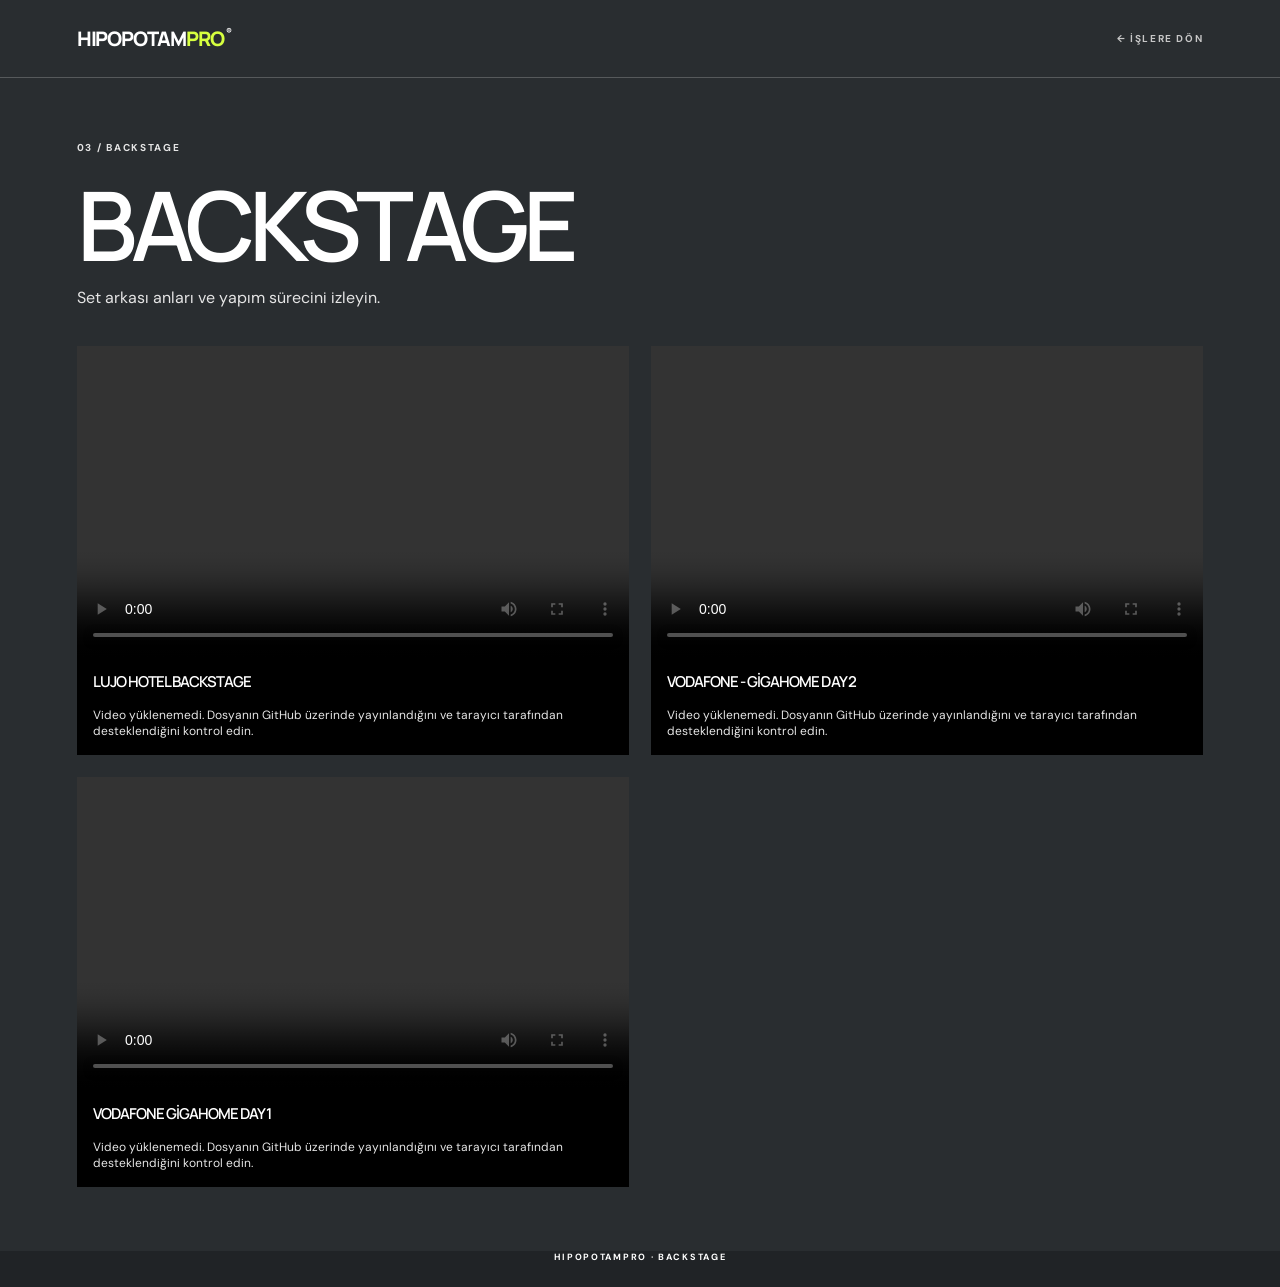
==== backstage/index.html @ a192319e "Switch favicon to navy hippo on white background" ====
<!doctype html>
<html lang="tr">
<head>
  <meta charset="utf-8">
  <meta name="viewport" content="width=device-width, initial-scale=1">
  <meta name="description" content="HIPOPOTAMPRO — Backstage video seçkisi.">
  <base href="../">
  <title>HIPOPOTAMPRO — Backstage</title>
  <link rel="icon" type="image/png" href="/hipopompro/Minimalist%20Lacivert%20Su%20Ayg%C4%B1r%C4%B1%20Logosu.png?v=3">
  <link rel="stylesheet" href="style.css">
  <link rel="stylesheet" href="motion.css">
</head>
<body class="motion-body">
  <header class="motion-header">
    <a class="brand" href="index.html" aria-label="HIPOPOTAMPRO ana sayfa">HIPOPOTAM<span>PRO</span><i>®</i></a>
    <a class="motion-back" href="index.html#work">← İŞLERE DÖN</a>
  </header>
  <main class="motion-content">
    <div class="motion-intro">
      <p class="eyebrow">03 / BACKSTAGE</p>
      <h1>BACKSTAGE</h1>
      <p>Set arkası anları ve yapım sürecini izleyin.</p>
    </div>
    <section class="motion-gallery" id="motion-gallery" aria-label="Backstage videoları"></section>
  </main>
  <footer class="motion-footer">HIPOPOTAMPRO · BACKSTAGE</footer>
  <script src="assets/videos/backstage-videos.js?v=3"></script>
  <script src="motion-player.js"></script>
</body>
</html>
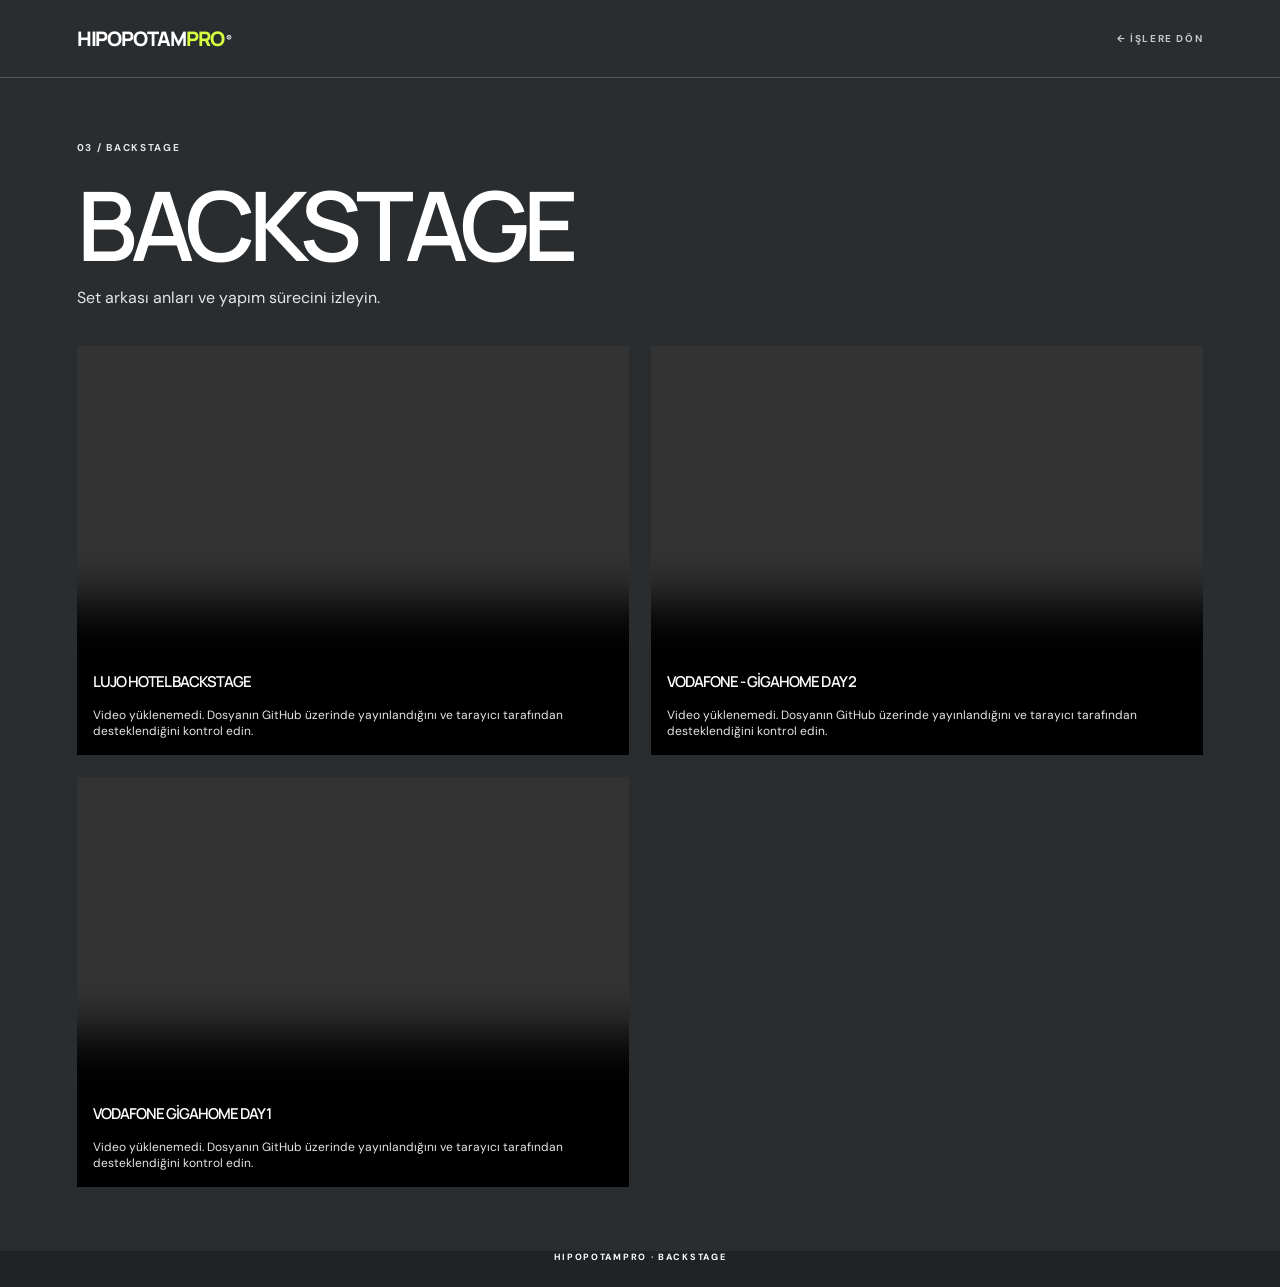
==== commit cc540f7e: "Optimize page-specific metadata and canonical URLs for search engines" ====
--- a/backstage/index.html
+++ b/backstage/index.html
@@ -3,9 +3,16 @@
 <head>
   <meta charset="utf-8">
   <meta name="viewport" content="width=device-width, initial-scale=1">
-  <meta name="description" content="HIPOPOTAMPRO — Backstage video seçkisi.">
+  <link rel="canonical" href="https://hakanguneypro-droid.github.io/hipopompro/backstage/">
+  <meta name="robots" content="index,follow">
+  <meta property="og:type" content="website">
+  <meta property="og:locale" content="tr_TR">
+  <meta property="og:title" content="Set Arkası ve Prodüksiyon Süreçleri | Hipopotam Pro">
+  <meta property="og:description" content="Hipopotam Pro reklam filmi ve video prodüksiyonlarından set arkası görüntüleri ve yaratıcı yapım süreçleri.">
+  <meta property="og:url" content="https://hakanguneypro-droid.github.io/hipopompro/backstage/">
+  <meta name="description" content="Hipopotam Pro reklam filmi ve video prodüksiyonlarından set arkası görüntüleri ve yaratıcı yapım süreçleri.">
   <base href="../">
-  <title>HIPOPOTAMPRO — Backstage</title>
+  <title>Set Arkası ve Prodüksiyon Süreçleri | Hipopotam Pro</title>
   <link rel="icon" type="image/png" href="/hipopompro/Minimalist%20Lacivert%20Su%20Ayg%C4%B1r%C4%B1%20Logosu.png?v=3">
   <link rel="stylesheet" href="style.css">
   <link rel="stylesheet" href="motion.css">
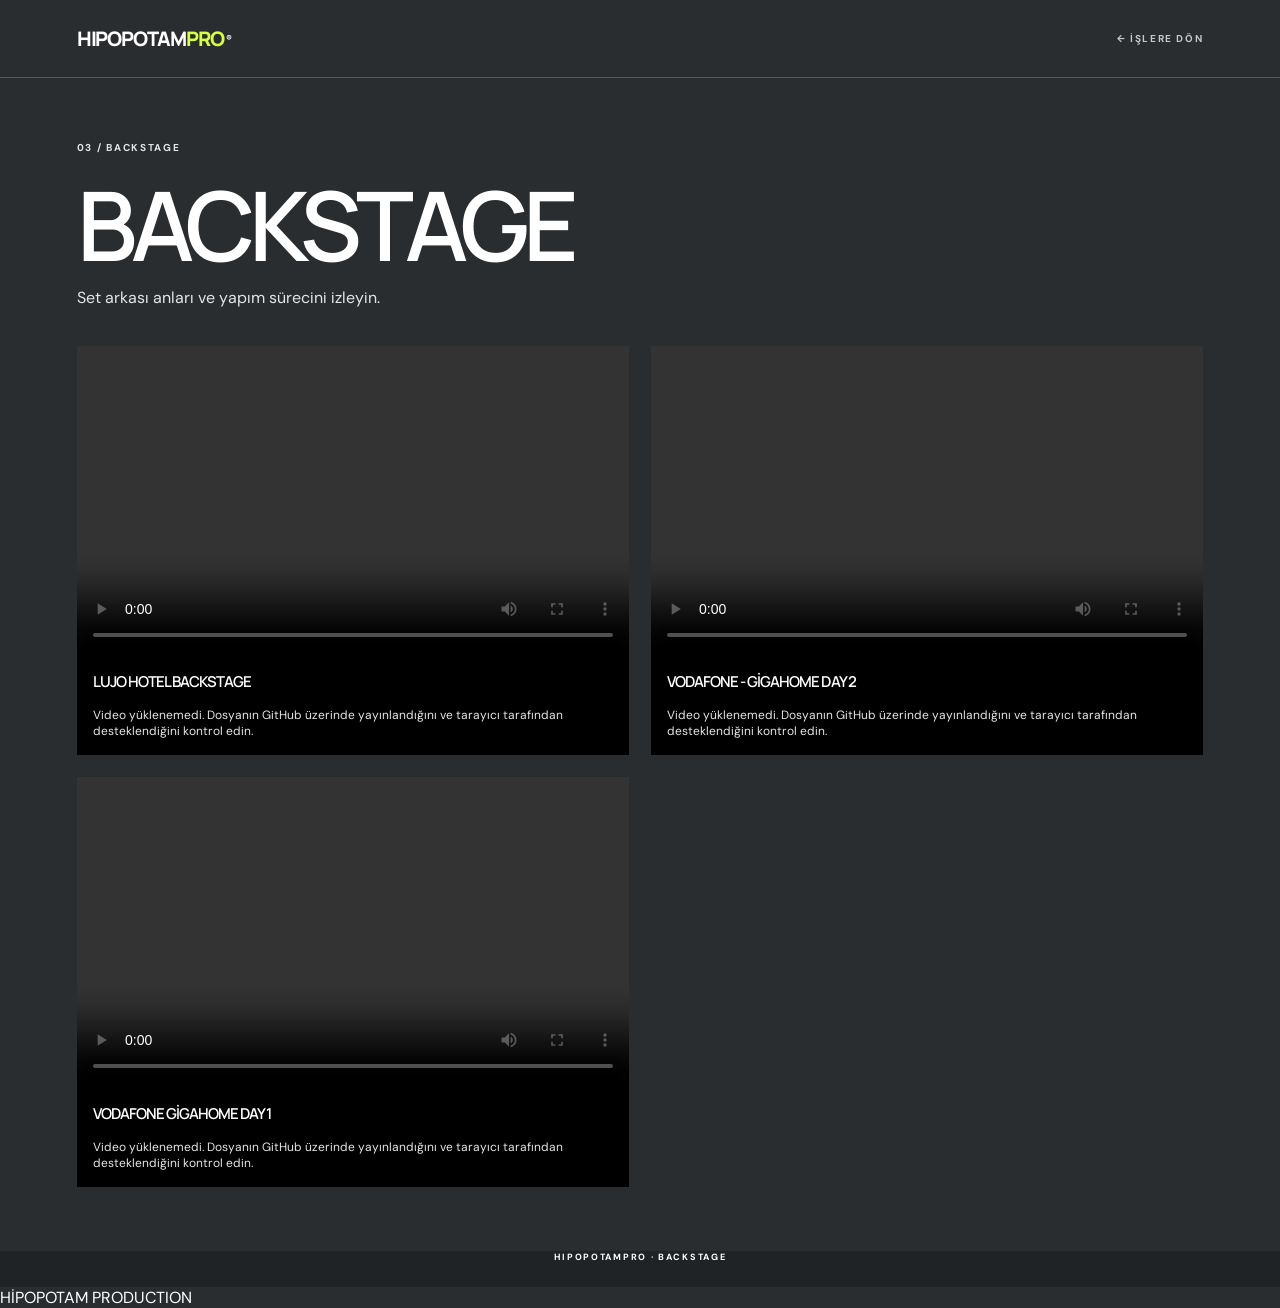
==== commit 9ff717a0: "Align About logo with right paragraph and add subtle production credit" ====
--- a/backstage/index.html
+++ b/backstage/index.html
@@ -33,6 +33,7 @@
   <footer class="motion-footer">HIPOPOTAMPRO · BACKSTAGE</footer>
   <script src="assets/videos/backstage-videos.js?v=3"></script>
   <script src="motion-player.js"></script>
+  <div class="production-page-credit">HİPOPOTAM PRODUCTION</div>
 </body>
 </html>
 
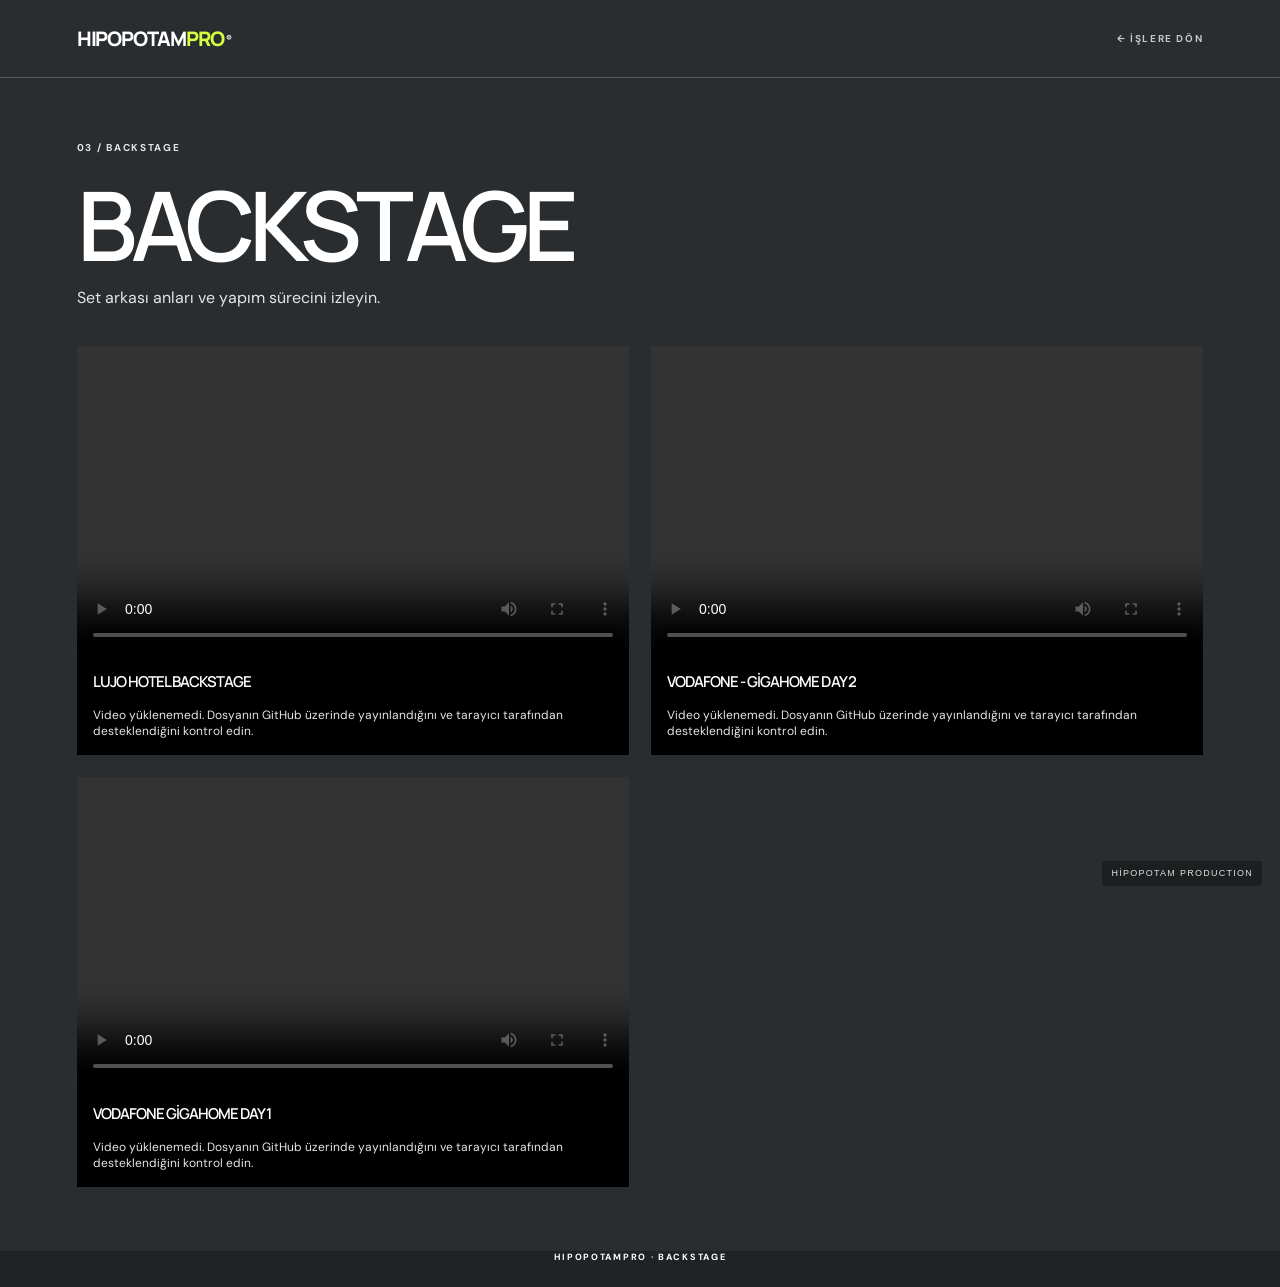
==== commit baa57832: "Fix subtle Hipopotam Production signature to bottom-right corner on every page" ====
--- a/backstage/index.html
+++ b/backstage/index.html
@@ -16,6 +16,7 @@
   <link rel="icon" type="image/png" href="/hipopompro/Minimalist%20Lacivert%20Su%20Ayg%C4%B1r%C4%B1%20Logosu.png?v=3">
   <link rel="stylesheet" href="style.css">
   <link rel="stylesheet" href="motion.css">
+<style id="hipopotam-production-corner">.production-page-credit{position:fixed!important;right:18px!important;bottom:14px!important;left:auto!important;top:auto!important;z-index:60!important;width:auto!important;display:block!important;padding:6px 9px!important;margin:0!important;border-radius:3px!important;background:rgba(15,15,15,.45)!important;color:rgba(255,255,255,.86)!important;font:500 9px/1.4 Arial,sans-serif!important;letter-spacing:.14em!important;text-align:right!important;pointer-events:none!important;white-space:nowrap!important;box-sizing:border-box!important}@media(max-width:600px){.production-page-credit{right:9px!important;bottom:9px!important;font-size:8px!important;padding:5px 7px!important}}</style>
 </head>
 <body class="motion-body">
   <header class="motion-header">
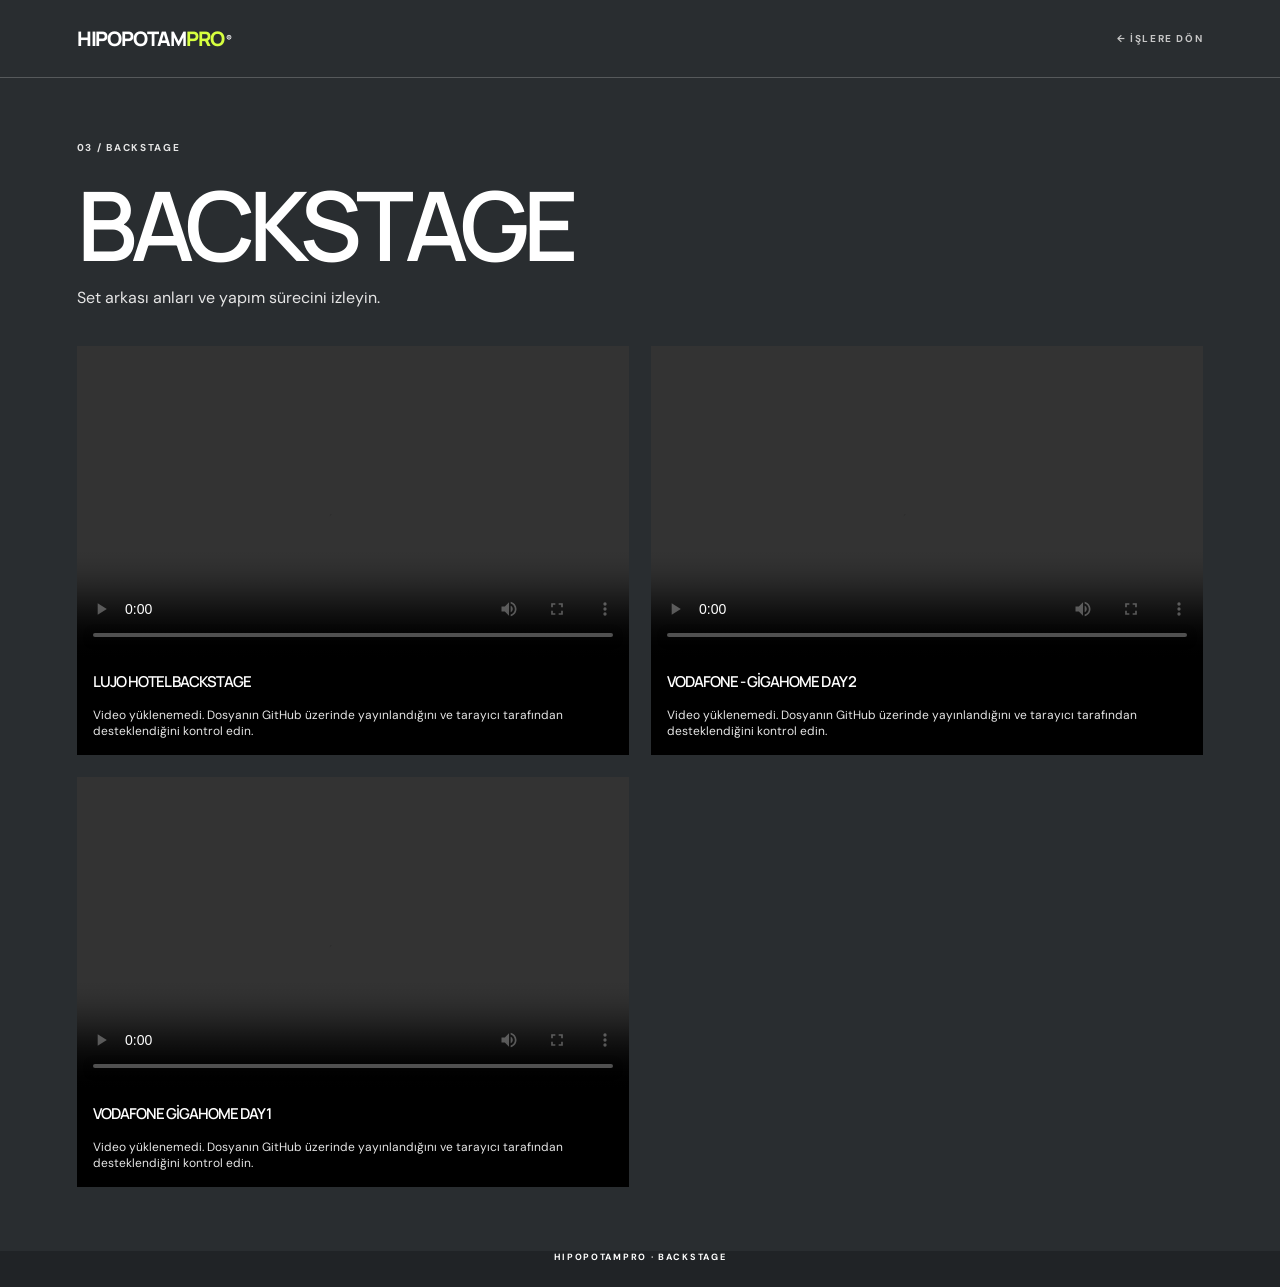
==== commit b641b32c: "Remove bottom-right Production signature and restore previous page appearance" ====
--- a/backstage/index.html
+++ b/backstage/index.html
@@ -16,7 +16,6 @@
   <link rel="icon" type="image/png" href="/hipopompro/Minimalist%20Lacivert%20Su%20Ayg%C4%B1r%C4%B1%20Logosu.png?v=3">
   <link rel="stylesheet" href="style.css">
   <link rel="stylesheet" href="motion.css">
-<style id="hipopotam-production-corner">.production-page-credit{position:fixed!important;right:18px!important;bottom:14px!important;left:auto!important;top:auto!important;z-index:60!important;width:auto!important;display:block!important;padding:6px 9px!important;margin:0!important;border-radius:3px!important;background:rgba(15,15,15,.45)!important;color:rgba(255,255,255,.86)!important;font:500 9px/1.4 Arial,sans-serif!important;letter-spacing:.14em!important;text-align:right!important;pointer-events:none!important;white-space:nowrap!important;box-sizing:border-box!important}@media(max-width:600px){.production-page-credit{right:9px!important;bottom:9px!important;font-size:8px!important;padding:5px 7px!important}}</style>
 </head>
 <body class="motion-body">
   <header class="motion-header">
@@ -34,7 +33,6 @@
   <footer class="motion-footer">HIPOPOTAMPRO · BACKSTAGE</footer>
   <script src="assets/videos/backstage-videos.js?v=3"></script>
   <script src="motion-player.js"></script>
-  <div class="production-page-credit">HİPOPOTAM PRODUCTION</div>
 </body>
 </html>
 
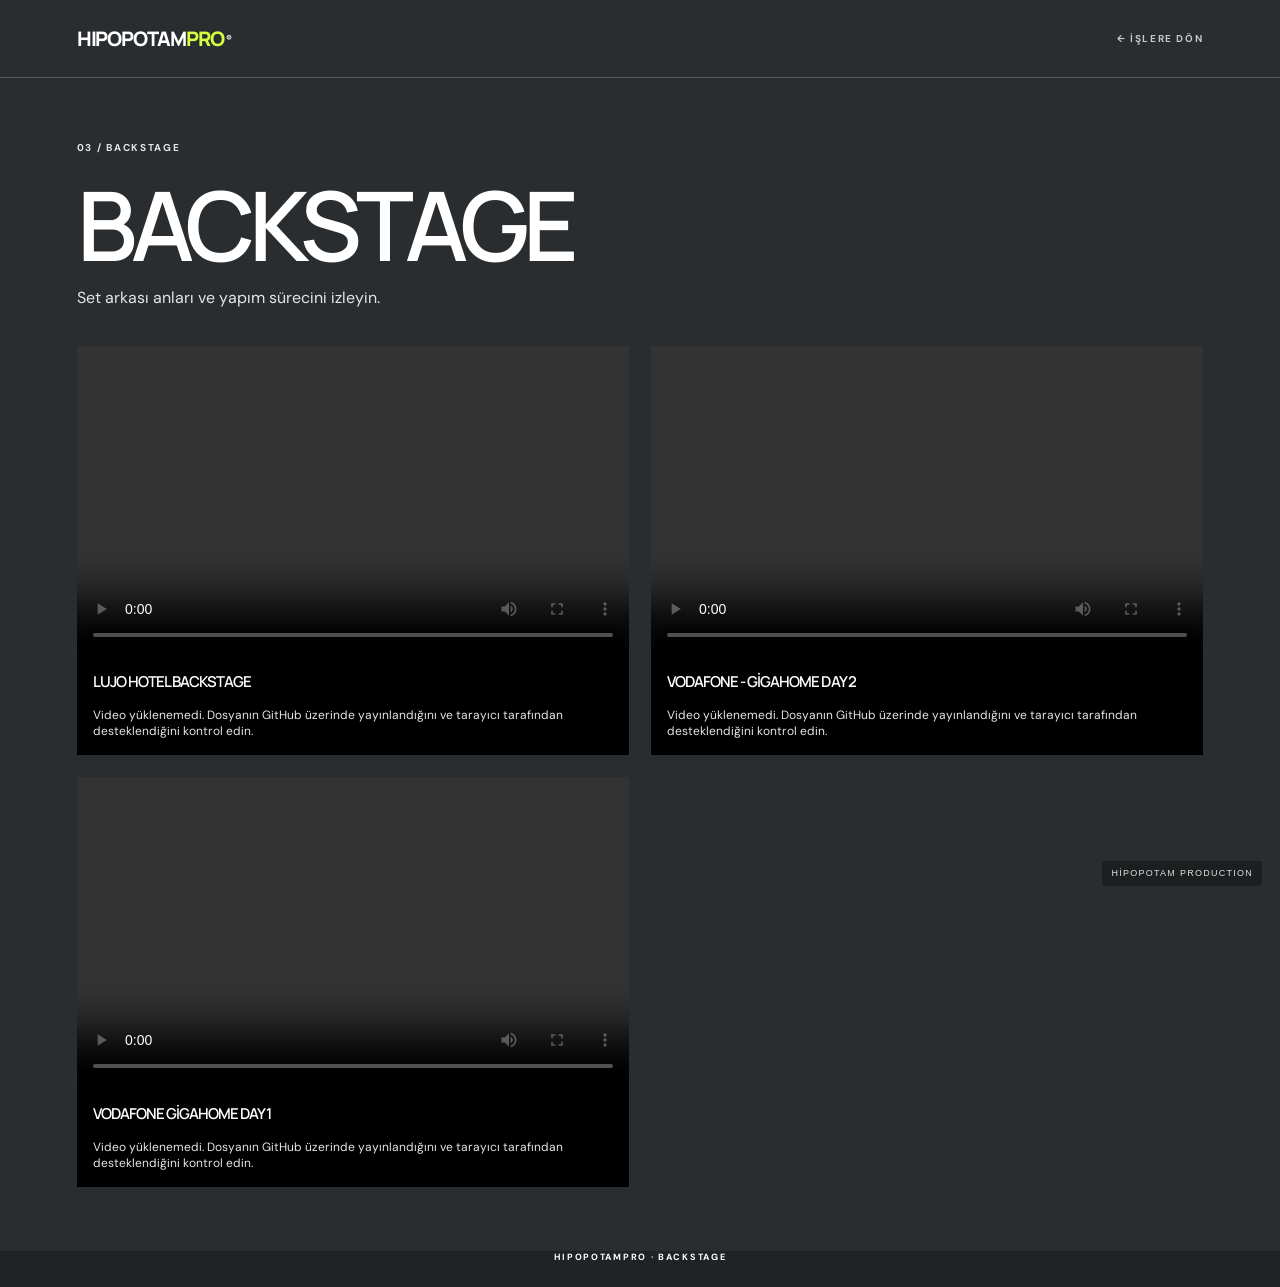
==== commit 62db8cf8: "Keep subtle corner signature; remove unwanted About logo and Production wordmark" ====
--- a/backstage/index.html
+++ b/backstage/index.html
@@ -16,6 +16,7 @@
   <link rel="icon" type="image/png" href="/hipopompro/Minimalist%20Lacivert%20Su%20Ayg%C4%B1r%C4%B1%20Logosu.png?v=3">
   <link rel="stylesheet" href="style.css">
   <link rel="stylesheet" href="motion.css">
+<style id="hipopotam-production-corner">.production-page-credit{position:fixed!important;right:18px!important;bottom:14px!important;left:auto!important;top:auto!important;z-index:60!important;width:auto!important;display:block!important;padding:6px 9px!important;margin:0!important;border-radius:3px!important;background:rgba(15,15,15,.45)!important;color:rgba(255,255,255,.86)!important;font:500 9px/1.4 Arial,sans-serif!important;letter-spacing:.14em!important;text-align:right!important;pointer-events:none!important;white-space:nowrap!important;box-sizing:border-box!important}@media(max-width:600px){.production-page-credit{right:9px!important;bottom:9px!important;font-size:8px!important;padding:5px 7px!important}}</style>
 </head>
 <body class="motion-body">
   <header class="motion-header">
@@ -33,6 +34,7 @@
   <footer class="motion-footer">HIPOPOTAMPRO · BACKSTAGE</footer>
   <script src="assets/videos/backstage-videos.js?v=3"></script>
   <script src="motion-player.js"></script>
+  <div class="production-page-credit">HİPOPOTAM PRODUCTION</div>
 </body>
 </html>
 
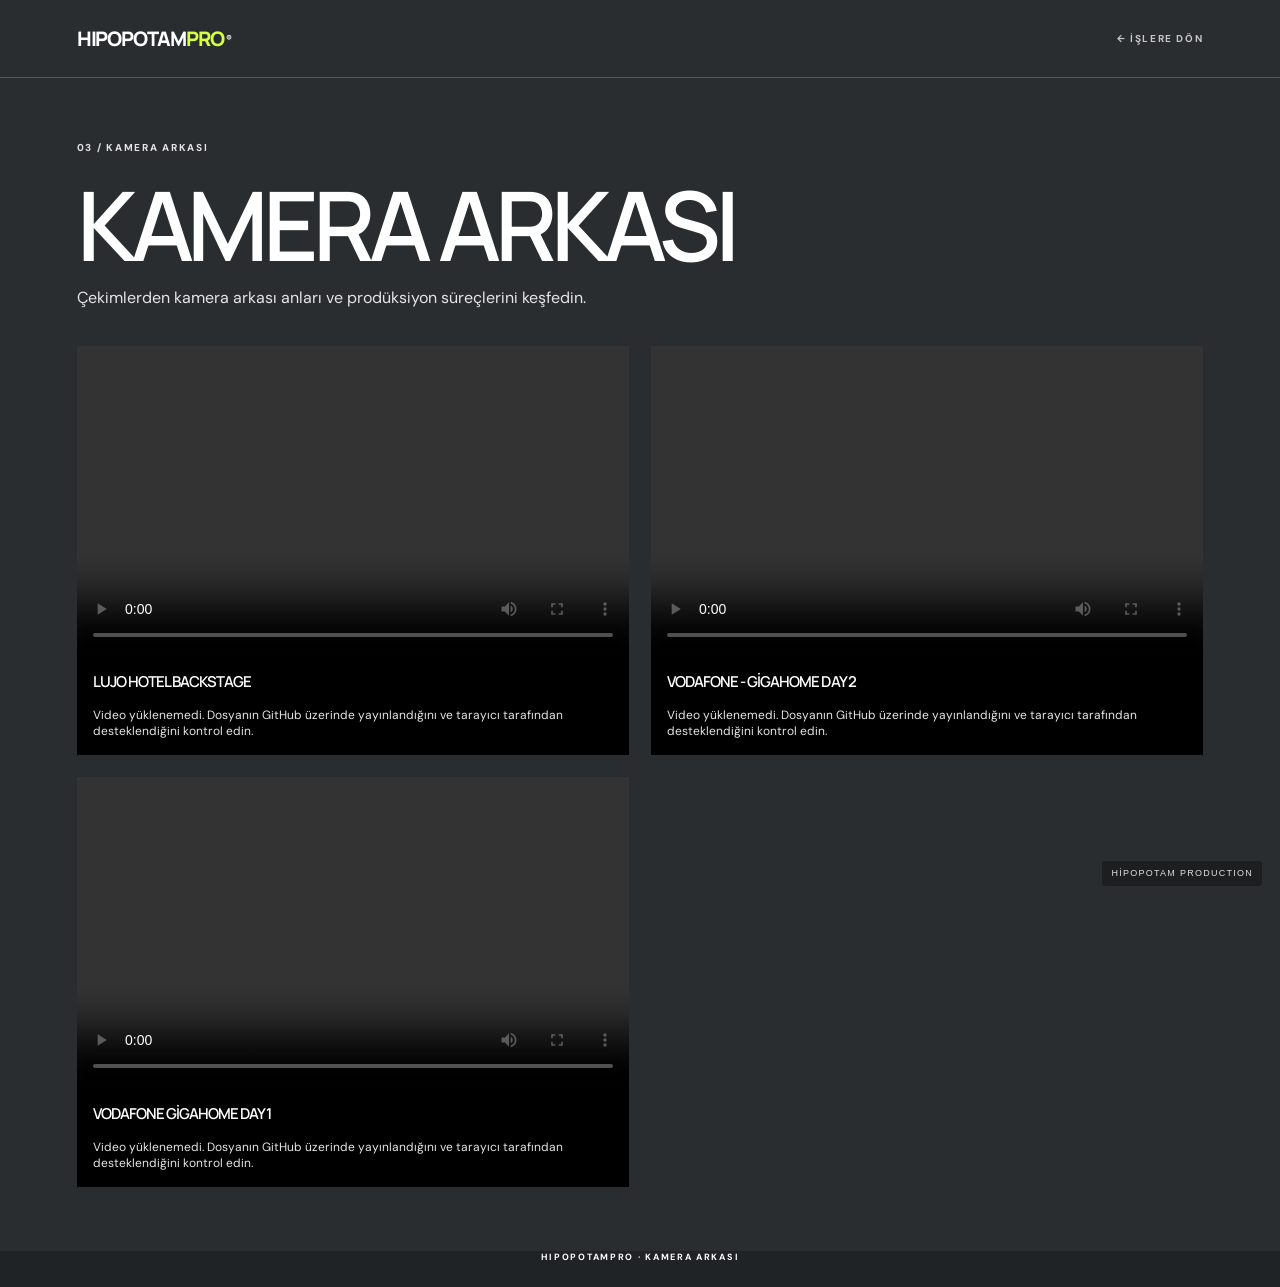
==== commit 3fcbf307: "Rename Backstage presentation to Kamera Arkası and update SEO titles" ====
--- a/backstage/index.html
+++ b/backstage/index.html
@@ -3,17 +3,18 @@
 <head>
   <meta charset="utf-8">
   <meta name="viewport" content="width=device-width, initial-scale=1">
-  <link rel="canonical" href="https://hakanguneypro-droid.github.io/hipopompro/backstage/">
-  <meta name="robots" content="index,follow">
+  <link rel="canonical" href="https://www.hipopotampro.com.tr/backstage/">
+  <meta name="robots" content="index,follow,max-image-preview:large">
+  <meta name="twitter:card" content="summary_large_image">
   <meta property="og:type" content="website">
   <meta property="og:locale" content="tr_TR">
-  <meta property="og:title" content="Set Arkası ve Prodüksiyon Süreçleri | Hipopotam Pro">
-  <meta property="og:description" content="Hipopotam Pro reklam filmi ve video prodüksiyonlarından set arkası görüntüleri ve yaratıcı yapım süreçleri.">
-  <meta property="og:url" content="https://hakanguneypro-droid.github.io/hipopompro/backstage/">
-  <meta name="description" content="Hipopotam Pro reklam filmi ve video prodüksiyonlarından set arkası görüntüleri ve yaratıcı yapım süreçleri.">
+  <meta property="og:title" content="Kamera Arkası | Reklam Filmi ve Prodüksiyon | Hipopotam Pro">
+  <meta property="og:description" content="Hipopotam Pro reklam filmleri, müzik klipleri ve video prodüksiyonlarından kamera arkası görüntüleri ve çekim süreçleri.">
+  <meta property="og:url" content="https://www.hipopotampro.com.tr/backstage/">
+  <meta name="description" content="Hipopotam Pro reklam filmleri, müzik klipleri ve video prodüksiyonlarından kamera arkası görüntüleri ve çekim süreçleri.">
   <base href="../">
-  <title>Set Arkası ve Prodüksiyon Süreçleri | Hipopotam Pro</title>
-  <link rel="icon" type="image/png" href="/hipopompro/Minimalist%20Lacivert%20Su%20Ayg%C4%B1r%C4%B1%20Logosu.png?v=3">
+  <title>Kamera Arkası | Reklam Filmi ve Prodüksiyon | Hipopotam Pro</title>
+  <link rel="icon" type="image/png" href="/Minimalist%20Lacivert%20Su%20Ayg%C4%B1r%C4%B1%20Logosu.png?v=3">
   <link rel="stylesheet" href="style.css">
   <link rel="stylesheet" href="motion.css">
 <style id="hipopotam-production-corner">.production-page-credit{position:fixed!important;right:18px!important;bottom:14px!important;left:auto!important;top:auto!important;z-index:60!important;width:auto!important;display:block!important;padding:6px 9px!important;margin:0!important;border-radius:3px!important;background:rgba(15,15,15,.45)!important;color:rgba(255,255,255,.86)!important;font:500 9px/1.4 Arial,sans-serif!important;letter-spacing:.14em!important;text-align:right!important;pointer-events:none!important;white-space:nowrap!important;box-sizing:border-box!important}@media(max-width:600px){.production-page-credit{right:9px!important;bottom:9px!important;font-size:8px!important;padding:5px 7px!important}}</style>
@@ -25,13 +26,13 @@
   </header>
   <main class="motion-content">
     <div class="motion-intro">
-      <p class="eyebrow">03 / BACKSTAGE</p>
-      <h1>BACKSTAGE</h1>
-      <p>Set arkası anları ve yapım sürecini izleyin.</p>
+      <p class="eyebrow">03 / KAMERA ARKASI</p>
+      <h1>KAMERA ARKASI</h1>
+      <p>Çekimlerden kamera arkası anları ve prodüksiyon süreçlerini keşfedin.</p>
     </div>
-    <section class="motion-gallery" id="motion-gallery" aria-label="Backstage videoları"></section>
+    <section class="motion-gallery" id="motion-gallery" aria-label="Kamera arkası videoları"></section>
   </main>
-  <footer class="motion-footer">HIPOPOTAMPRO · BACKSTAGE</footer>
+  <footer class="motion-footer">HIPOPOTAMPRO · KAMERA ARKASI</footer>
   <script src="assets/videos/backstage-videos.js?v=3"></script>
   <script src="motion-player.js"></script>
   <div class="production-page-credit">HİPOPOTAM PRODUCTION</div>
